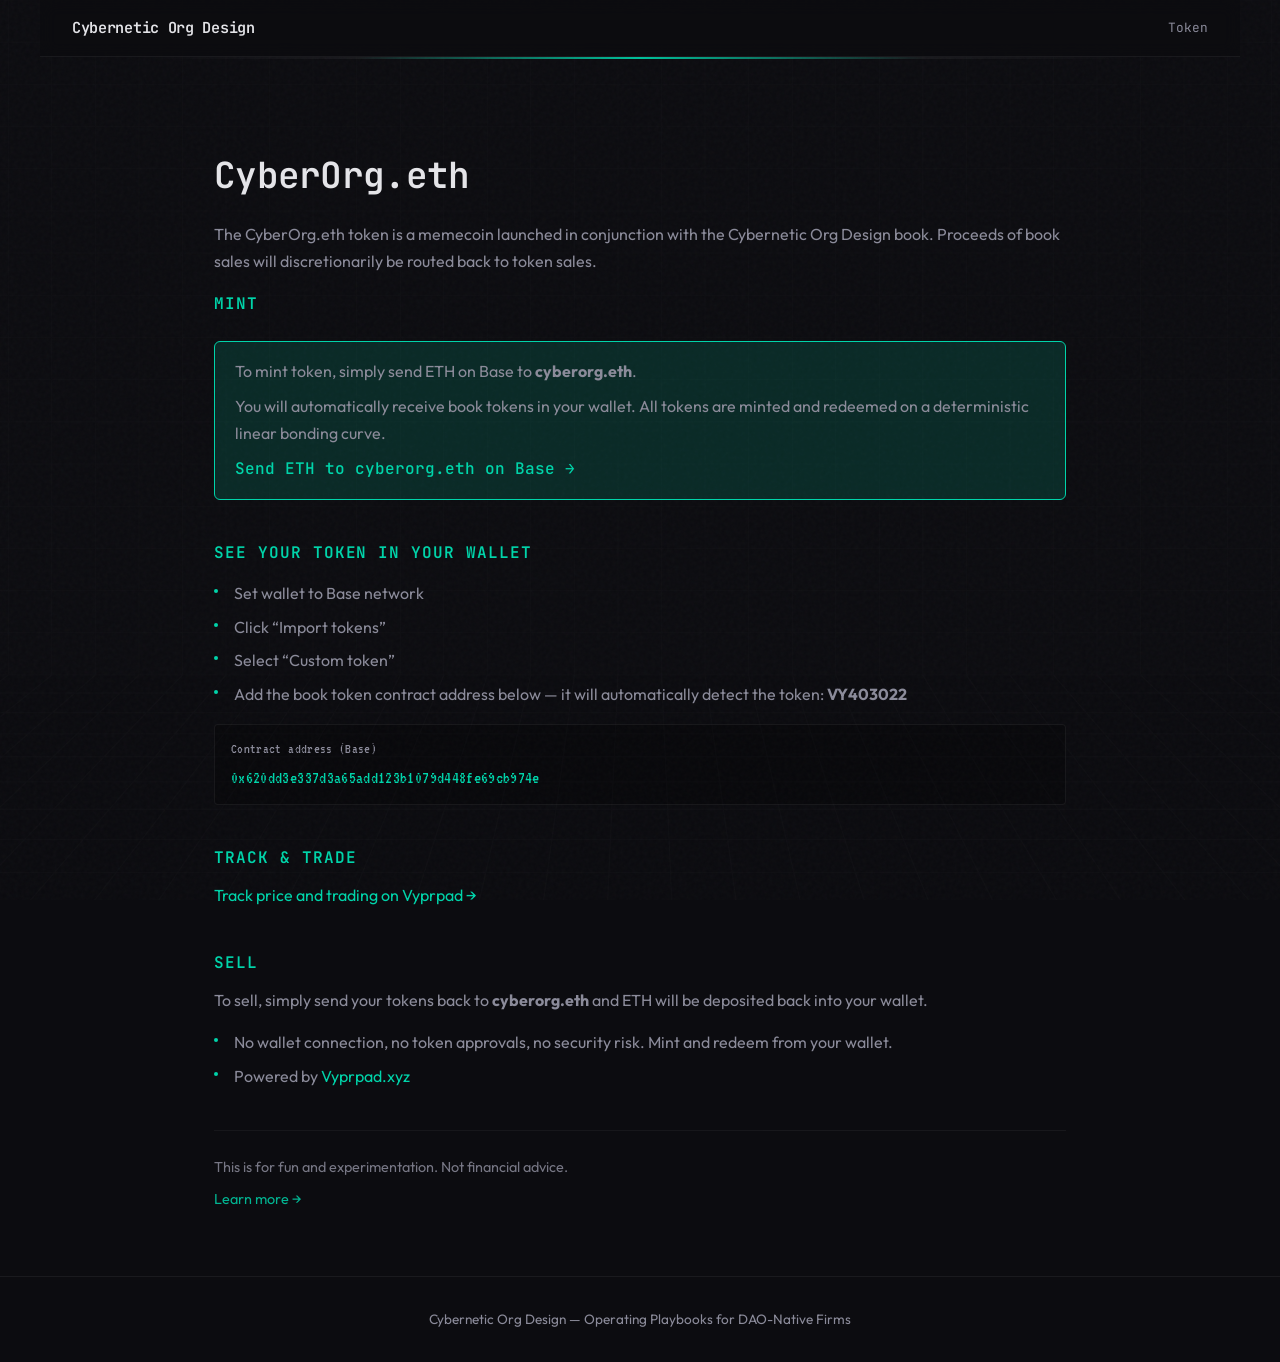
==== token.html @ 0873eacb "Add Cybernetic Org Design website Add a static site for Cybernetic Org Design: homepage (index.html)" ====
<!DOCTYPE html>
<html lang="en">
<head>
  <meta charset="UTF-8" />
  <meta name="viewport" content="width=device-width, initial-scale=1.0" />
  <meta name="description" content="CyberOrg.eth token — mint with ETH on Base. Book proceeds routed to token. Powered by Vyprpad." />
  <meta name="theme-color" content="#0c0c10" />
  <title>Token — Cybernetic Org Design</title>
  <link rel="preconnect" href="https://fonts.googleapis.com" />
  <link rel="preconnect" href="https://fonts.gstatic.com" crossorigin />
  <link href="https://fonts.googleapis.com/css2?family=JetBrains+Mono:wght@400;500;600&family=Outfit:wght@300;400;500;600&family=VT323&display=swap" rel="stylesheet" />
  <link rel="stylesheet" href="styles.css" />
</head>
<body>
  <div class="texture" aria-hidden="true"></div>
  <div class="noise" aria-hidden="true"></div>
  <div class="flourish" aria-hidden="true"></div>

  <header class="site-header">
    <a href="index.html" class="title">Cybernetic Org Design</a>
    <a href="token.html" class="nav-link">Token</a>
  </header>

  <main>
    <div class="hero-divider" aria-hidden="true">
      <div class="line"></div>
    </div>

    <div class="page-content">
      <h1>CyberOrg.eth</h1>
      <p>The CyberOrg.eth token is a memecoin launched in conjunction with the Cybernetic Org Design book. Proceeds of book sales will discretionarily be routed back to token sales.</p>

      <h2>Mint</h2>
      <div class="token-cta">
        <p>To mint token, simply send ETH on Base to <strong>cyberorg.eth</strong>.</p>
        <p>You will automatically receive book tokens in your wallet. All tokens are minted and redeemed on a deterministic linear bonding curve.</p>
        <p><a href="https://basescan.org/address/cyberorg.eth" target="_blank" rel="noopener">Send ETH to cyberorg.eth on Base →</a></p>
      </div>

      <h2>See your token in your wallet</h2>
      <ul>
        <li>Set wallet to Base network</li>
        <li>Click “Import tokens”</li>
        <li>Select “Custom token”</li>
        <li>Add the book token contract address below — it will automatically detect the token: <strong>VY403022</strong></li>
      </ul>

      <div class="token-address">
        <span class="label">Contract address (Base)</span>
        0x620dd3e337d3a65add123b1079d448fe69cb974e
      </div>

      <h2>Track &amp; trade</h2>
      <p><a href="https://vyprpad.xyz/token-screen.html?token=0x620dd3e337d3a65add123b1079d448fe69cb974e" target="_blank" rel="noopener">Track price and trading on Vyprpad →</a></p>

      <h2>Sell</h2>
      <p>To sell, simply send your tokens back to <strong>cyberorg.eth</strong> and ETH will be deposited back into your wallet.</p>

      <ul>
        <li>No wallet connection, no token approvals, no security risk. Mint and redeem from your wallet.</li>
        <li>Powered by <a href="https://vyprpad.xyz/" target="_blank" rel="noopener">Vyprpad.xyz</a></li>
      </ul>

      <div class="token-disclaimer">
        <p>This is for fun and experimentation. Not financial advice.</p>
        <p><a href="https://vyprpad.xyz/blog" target="_blank" rel="noopener">Learn more →</a></p>
      </div>
    </div>

    <footer>
      <p>Cybernetic Org Design — Operating Playbooks for DAO-Native Firms</p>
    </footer>
  </main>
</body>
</html>
---- styles.css ----
:root {
  --bg: #0c0c10;
  --bg-soft: #12121a;
  --text: #e4e4e8;
  --text-muted: #8b8b9a;
  --accent: #00d4aa;
  --accent-dim: rgba(0, 212, 170, 0.15);
  --border: rgba(255, 255, 255, 0.06);
  --cover-bg: #16161e;
}

* { box-sizing: border-box; margin: 0; padding: 0; }
html { scroll-behavior: smooth; }
body {
  font-family: 'Outfit', system-ui, sans-serif;
  background: var(--bg);
  color: var(--text);
  line-height: 1.6;
  min-height: 100vh;
  overflow-x: hidden;
}

.texture {
  position: fixed;
  inset: 0;
  background: url('art/texture.jpg') center/cover;
  opacity: 0.04;
  pointer-events: none;
  z-index: 0;
}

.noise {
  position: fixed;
  inset: 0;
  background: url("data:image/svg+xml,%3Csvg viewBox='0 0 256 256' xmlns='http://www.w3.org/2000/svg'%3E%3Cfilter id='n'%3E%3CfeTurbulence type='fractalNoise' baseFrequency='0.9' numOctaves='4' stitchTiles='stitch'/%3E%3C/filter%3E%3Crect width='100%25' height='100%25' filter='url(%23n)'/%3E%3C/svg%3E");
  opacity: 0.03;
  pointer-events: none;
  z-index: 0;
}

.flourish {
  position: fixed;
  inset: -50%;
  background: radial-gradient(ellipse 80% 50% at 50% 0%, var(--accent-dim) 0%, transparent 50%);
  animation: drift 20s ease-in-out infinite;
  pointer-events: none;
  z-index: 0;
}
@keyframes drift {
  0%, 100% { transform: translate(0, 0) scale(1); }
  50% { transform: translate(2%, 2%) scale(1.02); }
}

main { position: relative; z-index: 1; }

/* Site header */
.site-header {
  position: sticky;
  top: 0;
  z-index: 10;
  display: flex;
  align-items: center;
  justify-content: space-between;
  padding: 1rem 2rem;
  max-width: 1200px;
  margin: 0 auto;
  border-bottom: 1px solid var(--border);
  background: rgba(12, 12, 16, 0.85);
  backdrop-filter: blur(8px);
}
.site-header .title {
  font-family: 'JetBrains Mono', monospace;
  font-weight: 600;
  font-size: 0.95rem;
  letter-spacing: -0.02em;
  color: var(--text);
  text-decoration: none;
}
.site-header .title:hover { color: var(--accent); }
.site-header .nav-link {
  font-family: 'JetBrains Mono', monospace;
  font-size: 0.8rem;
  color: var(--text-muted);
  text-decoration: none;
}
.site-header .nav-link:hover { color: var(--accent); }
@media (max-width: 768px) {
  .site-header { padding: 0.875rem 1.25rem; }
  .site-header .title { font-size: 0.875rem; }
}

/* Hero — left-right split (cover | copy), tighter so content below is visible */
.hero {
  min-height: 0;
  display: grid;
  grid-template-columns: 1fr 1fr;
  align-items: center;
  gap: 3rem;
  max-width: 1200px;
  margin: 0 auto;
  padding: 2rem 2rem 2.5rem;
}

@media (max-width: 768px) {
  .hero {
    grid-template-columns: 1fr;
    text-align: center;
    padding: 1.5rem 1.5rem 2rem;
  }
  .hero-copy { order: 1; }
  .hero-visual { order: 0; }
}

.hero-visual {
  display: flex;
  justify-content: center;
  align-items: center;
}

.hero-cover {
  width: 100%;
  max-width: 260px;
  height: auto;
  object-fit: contain;
  border-radius: 8px;
  box-shadow: 0 32px 64px rgba(0, 0, 0, 0.5), 0 0 0 1px var(--border);
}

.hero-copy {
  display: flex;
  flex-direction: column;
  align-items: flex-start;
  gap: 0.75rem;
}
@media (max-width: 768px) {
  .hero-copy { align-items: center; }
}

.hero h1 {
  font-family: 'JetBrains Mono', monospace;
  font-weight: 600;
  font-size: clamp(1.75rem, 4vw, 2.5rem);
  letter-spacing: -0.02em;
  line-height: 1.2;
}

.hero .subtitle {
  font-size: clamp(1rem, 2.5vw, 1.25rem);
  color: var(--text-muted);
  font-weight: 400;
}

.hero .tagline {
  font-size: 1.05rem;
  color: var(--text-muted);
  max-width: 420px;
  margin-top: 0.25rem;
}
@media (max-width: 768px) {
  .hero .tagline { margin-left: auto; margin-right: auto; }
}

.cta-row {
  display: flex;
  flex-wrap: wrap;
  gap: 1rem;
  margin-top: 0.5rem;
}
@media (max-width: 768px) {
  .cta-row { justify-content: center; }
}

.recommendation {
  margin-top: 1.5rem;
  padding: 0.75rem 1rem;
  border: 1px solid var(--border);
  border-radius: 4px;
  background: rgba(0, 0, 0, 0.2);
  font-family: 'VT323', monospace;
  font-size: 1.1rem;
  color: var(--text-muted);
  line-height: 1.5;
}
.recommendation .quote {
  display: block;
  margin-bottom: 0.35rem;
  opacity: 0.95;
}
.recommendation .attribution {
  color: var(--accent);
  font-size: 0.95rem;
}
@media (max-width: 768px) {
  .recommendation { text-align: center; }
}

/* Stylistic divider between hero and content */
.hero-divider {
  max-width: 1200px;
  margin: 0 auto;
  padding: 0 2rem 1.5rem;
}
.hero-divider .line {
  display: block;
  height: 2px;
  background: linear-gradient(90deg, transparent 5%, var(--border) 25%, var(--accent) 50%, var(--border) 75%, transparent 95%);
  opacity: 0.9;
}

.btn {
  display: inline-block;
  font-family: 'JetBrains Mono', monospace;
  font-size: 0.85rem;
  padding: 0.75rem 1.5rem;
  border-radius: 4px;
  text-decoration: none;
  transition: background 0.2s, color 0.2s;
}

.btn-primary {
  background: var(--accent);
  color: var(--bg);
}
.btn-primary:hover { filter: brightness(1.1); }

.btn-outline {
  border: 1px solid var(--border);
  color: var(--text);
}
.btn-outline:hover { background: var(--accent-dim); border-color: var(--accent); }

/* Section common */
section {
  padding: 4rem 1.5rem;
  max-width: 900px;
  margin: 0 auto;
}

section h2 {
  font-family: 'JetBrains Mono', monospace;
  font-size: clamp(1.25rem, 3vw, 1.5rem);
  font-weight: 600;
  margin-bottom: 1.5rem;
  color: var(--text);
}

/* Video strips — alternating L/R background flourishes + commentary */
.video-strip {
  display: grid;
  grid-template-columns: 1fr 1fr;
  min-height: 42vh;
  align-items: center;
  overflow: hidden;
}
.video-strip.reverse { direction: rtl; }
.video-strip.reverse > * { direction: ltr; }

@media (max-width: 768px) {
  .video-strip {
    grid-template-columns: 1fr;
    direction: ltr;
    min-height: auto;
  }
  .video-strip.reverse { direction: ltr; }
  .video-strip .strip-content { padding: 2rem 1.5rem; text-align: center; }
  .video-strip .strip-visual { min-height: 220px; }
}

.strip-visual {
  position: relative;
  min-height: 320px;
  overflow: hidden;
}
.strip-visual .scroll-video {
  position: absolute;
  inset: 0;
  width: 100%;
  height: 100%;
  object-fit: cover;
  opacity: 0.85;
}
.strip-visual::after {
  content: '';
  position: absolute;
  inset: 0;
  background: linear-gradient(to right, var(--bg) 0%, transparent 40%);
  pointer-events: none;
}
.video-strip.reverse .strip-visual::after {
  background: linear-gradient(to left, var(--bg) 0%, transparent 40%);
}
@media (max-width: 768px) {
  .strip-visual::after {
    background: linear-gradient(to bottom, var(--bg) 0%, transparent 50%);
  }
  .video-strip.reverse .strip-visual::after {
    background: linear-gradient(to bottom, var(--bg) 0%, transparent 50%);
  }
}

.strip-content {
  padding: 3rem 2.5rem;
  z-index: 1;
}
.strip-content h3 {
  font-family: 'JetBrains Mono', monospace;
  font-size: 1rem;
  font-weight: 600;
  color: var(--accent);
  margin-bottom: 0.5rem;
  text-transform: uppercase;
  letter-spacing: 0.06em;
}
.strip-content p {
  color: var(--text-muted);
  font-size: 1rem;
  line-height: 1.6;
  max-width: 420px;
}
@media (max-width: 768px) {
  .strip-content p { max-width: none; }
}

.video-strips {
  padding-top: 0;
}

/* About the book */
.about p {
  color: var(--text-muted);
  margin-bottom: 1rem;
}

.about ul {
  list-style: none;
  margin-top: 1.5rem;
}

.about li {
  position: relative;
  padding-left: 1.25rem;
  margin-bottom: 0.75rem;
  color: var(--text-muted);
}

.about li::before {
  content: '';
  position: absolute;
  left: 0;
  top: 0.55em;
  width: 4px;
  height: 4px;
  background: var(--accent);
  border-radius: 2px;
}

/* Author */
.author {
  background: var(--bg-soft);
  border-top: 1px solid var(--border);
  display: flex;
  flex-direction: column;
  align-items: center;
  text-align: center;
  padding: 4rem 1.5rem;
}

.author-avatar {
  width: 120px;
  height: 120px;
  border-radius: 50%;
  object-fit: cover;
  border: 2px solid var(--border);
  margin-bottom: 1rem;
}

.author h2 { margin-bottom: 0.5rem; }
.author .name { font-size: 1.1rem; color: var(--text-muted); margin-bottom: 1rem; }
.author-links {
  display: flex;
  flex-wrap: wrap;
  gap: 1rem;
  justify-content: center;
}
.author-links a {
  color: var(--accent);
  text-decoration: none;
  font-family: 'JetBrains Mono', monospace;
  font-size: 0.9rem;
}
.author-links a:hover { text-decoration: underline; }

/* Footer */
footer {
  text-align: center;
  padding: 2rem 1.5rem;
  border-top: 1px solid var(--border);
  color: var(--text-muted);
  font-size: 0.85rem;
}

/* Token / simple page content */
.page-content {
  max-width: 900px;
  margin: 0 auto;
  padding: 4rem 1.5rem;
}
.page-content h1 {
  font-family: 'JetBrains Mono', monospace;
  font-weight: 600;
  font-size: clamp(1.5rem, 4vw, 2.25rem);
  letter-spacing: -0.02em;
  margin-bottom: 1rem;
}
.page-content h2 {
  font-family: 'JetBrains Mono', monospace;
  font-size: 1rem;
  font-weight: 600;
  color: var(--accent);
  text-transform: uppercase;
  letter-spacing: 0.06em;
  margin-top: 2.5rem;
  margin-bottom: 0.75rem;
}
.page-content h2:first-of-type { margin-top: 0; }
.page-content p {
  color: var(--text-muted);
  line-height: 1.7;
  margin-bottom: 1rem;
}
.page-content ul {
  list-style: none;
  margin: 1rem 0;
}
.page-content ul li {
  position: relative;
  padding-left: 1.25rem;
  margin-bottom: 0.5rem;
  color: var(--text-muted);
  line-height: 1.6;
}
.page-content ul li::before {
  content: '';
  position: absolute;
  left: 0;
  top: 0.5em;
  width: 4px;
  height: 4px;
  background: var(--accent);
  border-radius: 2px;
}
.page-content a {
  color: var(--accent);
  text-decoration: none;
}
.page-content a:hover { text-decoration: underline; }

/* Token page: contract / address block */
.token-address {
  font-family: 'VT323', monospace;
  font-size: 1.1rem;
  padding: 0.75rem 1rem;
  margin: 1rem 0;
  border: 1px solid var(--border);
  border-radius: 4px;
  background: rgba(0, 0, 0, 0.2);
  color: var(--accent);
  letter-spacing: 0.02em;
  word-break: break-all;
}
.token-address .label {
  display: block;
  font-size: 0.9rem;
  color: var(--text-muted);
  margin-bottom: 0.25rem;
}

/* Token page: CTA / mint instruction */
.token-cta {
  margin: 1.5rem 0;
  padding: 1rem 1.25rem;
  border: 1px solid var(--accent);
  border-radius: 6px;
  background: var(--accent-dim);
}
.token-cta p {
  margin-bottom: 0.5rem;
}
.token-cta p:last-child { margin-bottom: 0; }
.token-cta a {
  font-family: 'JetBrains Mono', monospace;
  font-weight: 500;
}

/* Token page: disclaimer / small print */
.token-disclaimer {
  margin-top: 2.5rem;
  padding-top: 1.5rem;
  border-top: 1px solid var(--border);
  font-size: 0.9rem;
  color: var(--text-muted);
  opacity: 0.85;
}
.token-disclaimer p { margin-bottom: 0.5rem; }
.token-disclaimer p:last-child { margin-bottom: 0; }
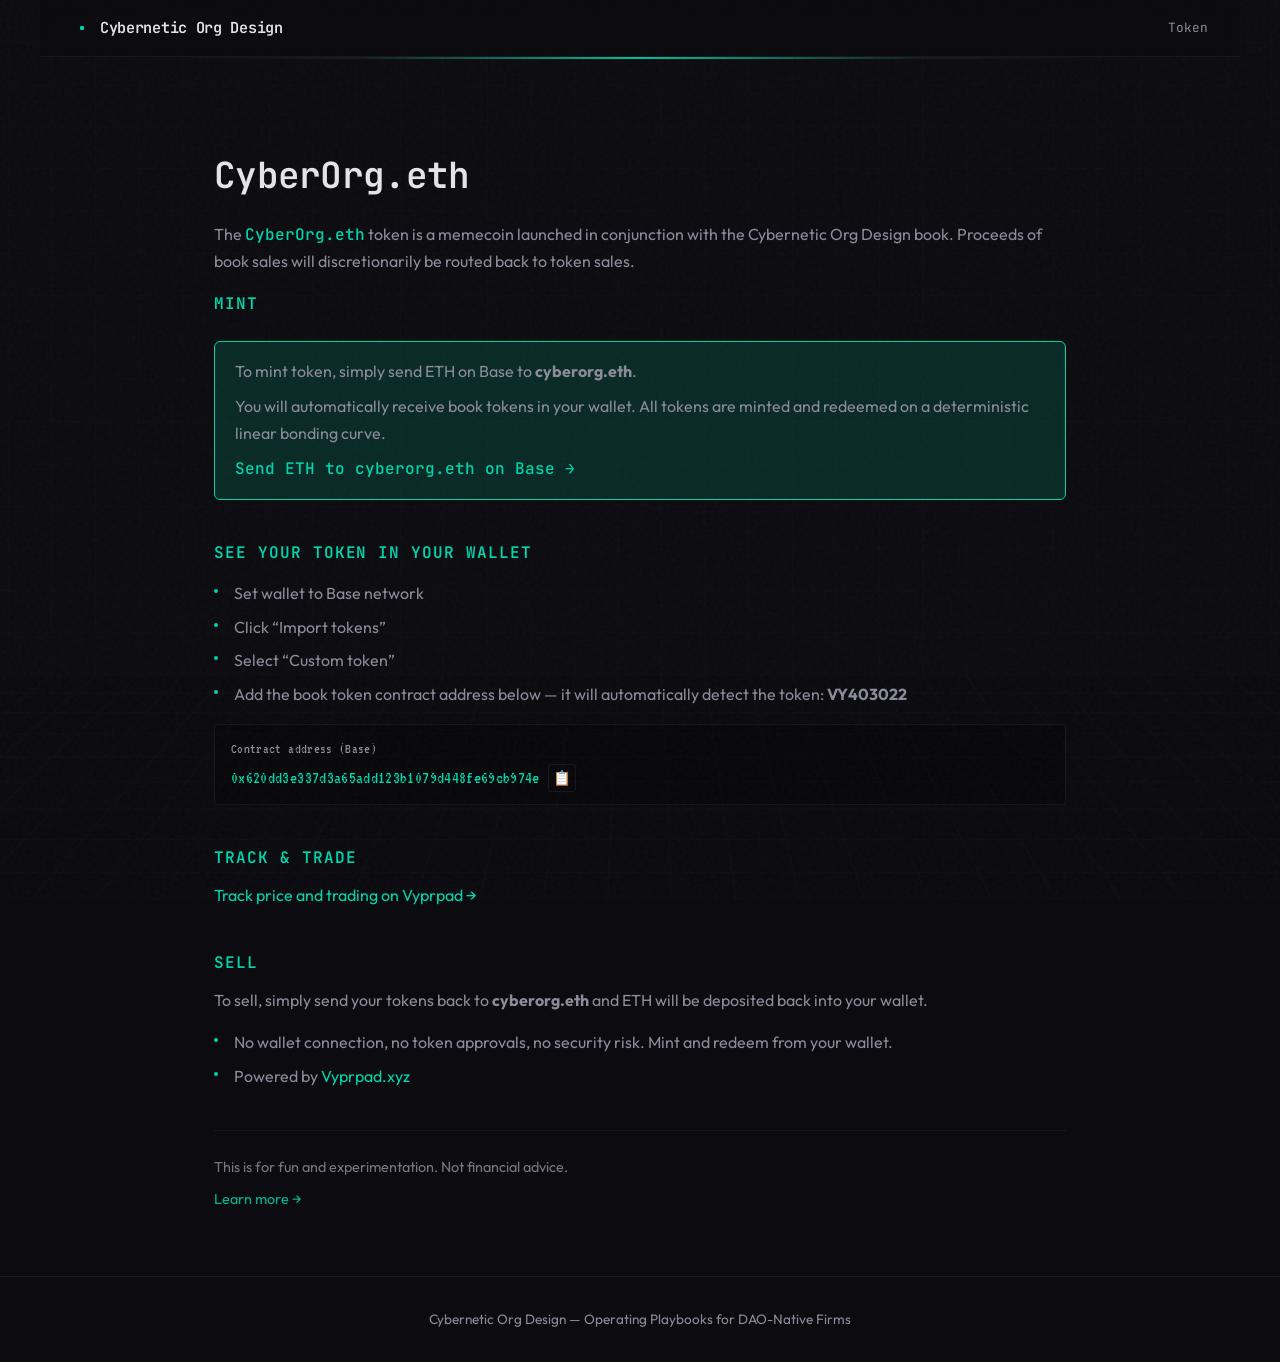
==== commit 3785859d: "Add meta tags, title orbit, and token copy Add Open Graph and Twitter meta tags plus favicon/apple-t" ====
--- a/token.html
+++ b/token.html
@@ -17,7 +17,7 @@
   <div class="flourish" aria-hidden="true"></div>
 
   <header class="site-header">
-    <a href="index.html" class="title">Cybernetic Org Design</a>
+    <a href="index.html" class="title"><span class="title-orbit" aria-hidden="true"><span class="dot"></span><span class="dot"></span><span class="dot"></span></span>Cybernetic Org Design</a>
     <a href="token.html" class="nav-link">Token</a>
   </header>
 
@@ -28,7 +28,7 @@
 
     <div class="page-content">
       <h1>CyberOrg.eth</h1>
-      <p>The CyberOrg.eth token is a memecoin launched in conjunction with the Cybernetic Org Design book. Proceeds of book sales will discretionarily be routed back to token sales.</p>
+      <p>The <span class="ens-highlight">CyberOrg.eth</span> token is a memecoin launched in conjunction with the Cybernetic Org Design book. Proceeds of book sales will discretionarily be routed back to token sales.</p>
 
       <h2>Mint</h2>
       <div class="token-cta">
@@ -47,7 +47,10 @@
 
       <div class="token-address">
         <span class="label">Contract address (Base)</span>
-        0x620dd3e337d3a65add123b1079d448fe69cb974e
+        <span class="token-address-row">
+          <span class="token-address-value" id="contract-address">0x620dd3e337d3a65add123b1079d448fe69cb974e</span>
+          <button type="button" class="copy-btn" id="copy-contract" title="Copy contract address" aria-label="Copy contract address">📋</button>
+        </span>
       </div>
 
       <h2>Track &amp; trade</h2>
@@ -71,5 +74,24 @@
       <p>Cybernetic Org Design — Operating Playbooks for DAO-Native Firms</p>
     </footer>
   </main>
+  <script>
+    (function () {
+      var btn = document.getElementById('copy-contract');
+      var address = document.getElementById('contract-address');
+      if (!btn || !address) return;
+      btn.addEventListener('click', function () {
+        var text = address.textContent.trim();
+        navigator.clipboard.writeText(text).then(function () {
+          var orig = btn.textContent;
+          btn.textContent = '✓';
+          btn.setAttribute('aria-label', 'Copied!');
+          setTimeout(function () {
+            btn.textContent = orig;
+            btn.setAttribute('aria-label', 'Copy contract address');
+          }, 1500);
+        });
+      });
+    })();
+  </script>
 </body>
 </html>
--- a/styles.css
+++ b/styles.css
@@ -69,6 +69,9 @@
   backdrop-filter: blur(8px);
 }
 .site-header .title {
+  display: inline-flex;
+  align-items: center;
+  gap: 0.5rem;
   font-family: 'JetBrains Mono', monospace;
   font-weight: 600;
   font-size: 0.95rem;
@@ -77,6 +80,35 @@
   text-decoration: none;
 }
 .site-header .title:hover { color: var(--accent); }
+
+/* Orbiting dots flourish next to site title */
+.site-header .title-orbit {
+  display: inline-flex;
+  align-items: center;
+  justify-content: center;
+  width: 20px;
+  height: 20px;
+  flex-shrink: 0;
+  position: relative;
+}
+.site-header .title-orbit .dot {
+  position: absolute;
+  width: 4px;
+  height: 4px;
+  border-radius: 50%;
+  background: var(--accent);
+  top: 50%;
+  left: 50%;
+  margin: -2px 0 0 -2px;
+  animation: title-orbit 2.5s linear infinite;
+}
+.site-header .title-orbit .dot:nth-child(2) { animation-delay: -0.83s; }
+.site-header .title-orbit .dot:nth-child(3) { animation-delay: -1.66s; }
+@keyframes title-orbit {
+  0% { transform: rotate(0deg) translateX(8px) rotate(0deg); }
+  100% { transform: rotate(360deg) translateX(8px) rotate(-360deg); }
+}
+.site-header .title:hover .title-orbit .dot { background: var(--accent); }
 .site-header .nav-link {
   font-family: 'JetBrains Mono', monospace;
   font-size: 0.8rem;
@@ -98,14 +130,14 @@
   gap: 3rem;
   max-width: 1200px;
   margin: 0 auto;
-  padding: 2rem 2rem 2.5rem;
+  padding: 3.25rem 2rem 2.5rem;
 }
 
 @media (max-width: 768px) {
   .hero {
     grid-template-columns: 1fr;
     text-align: center;
-    padding: 1.5rem 1.5rem 2rem;
+    padding: 2.5rem 1.5rem 2rem;
   }
   .hero-copy { order: 1; }
   .hero-visual { order: 0; }
@@ -455,6 +487,13 @@
 }
 .page-content a:hover { text-decoration: underline; }
 
+/* Token page: ENS highlight in intro */
+.page-content .ens-highlight {
+  color: var(--accent);
+  font-family: 'JetBrains Mono', monospace;
+  font-weight: 500;
+}
+
 /* Token page: contract / address block */
 .token-address {
   font-family: 'VT323', monospace;
@@ -474,6 +513,44 @@
   color: var(--text-muted);
   margin-bottom: 0.25rem;
 }
+.token-address-row {
+  display: inline-flex;
+  align-items: center;
+  gap: 0.5rem;
+  flex-wrap: wrap;
+}
+.token-address-value {
+  word-break: break-all;
+}
+.token-address .copy-btn {
+  flex-shrink: 0;
+  display: inline-flex;
+  align-items: center;
+  justify-content: center;
+  width: 1.75rem;
+  height: 1.75rem;
+  padding: 0;
+  border: 1px solid var(--border);
+  border-radius: 3px;
+  background: transparent;
+  color: var(--text-muted);
+  font-size: 0.9rem;
+  line-height: 1;
+  cursor: pointer;
+  transition: background 0.2s, border-color 0.2s, color 0.2s;
+}
+.token-address .copy-btn:hover {
+  background: var(--accent-dim);
+  border-color: var(--accent);
+  color: var(--accent);
+}
+.token-address .copy-btn:active {
+  transform: scale(0.96);
+}
+.token-address .copy-btn:focus-visible {
+  outline: 2px solid var(--accent);
+  outline-offset: 2px;
+}
 
 /* Token page: CTA / mint instruction */
 .token-cta {
